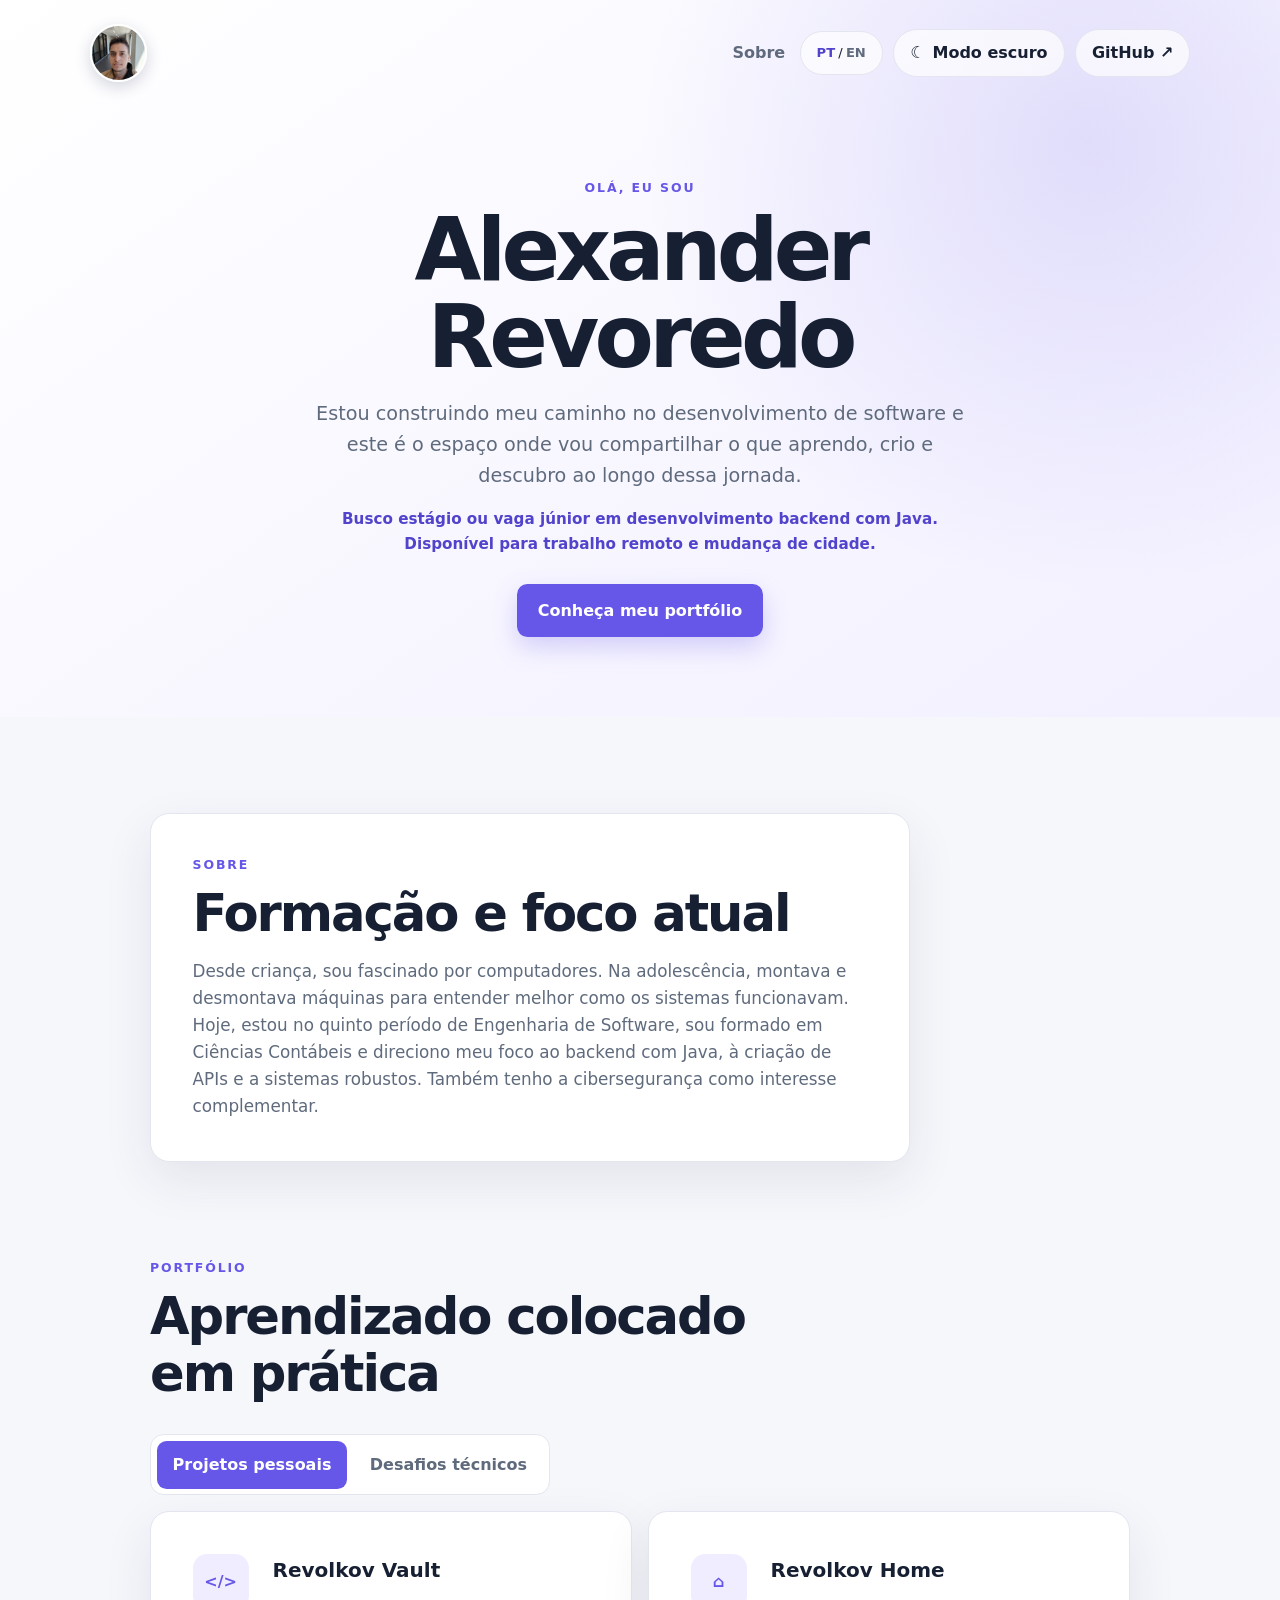
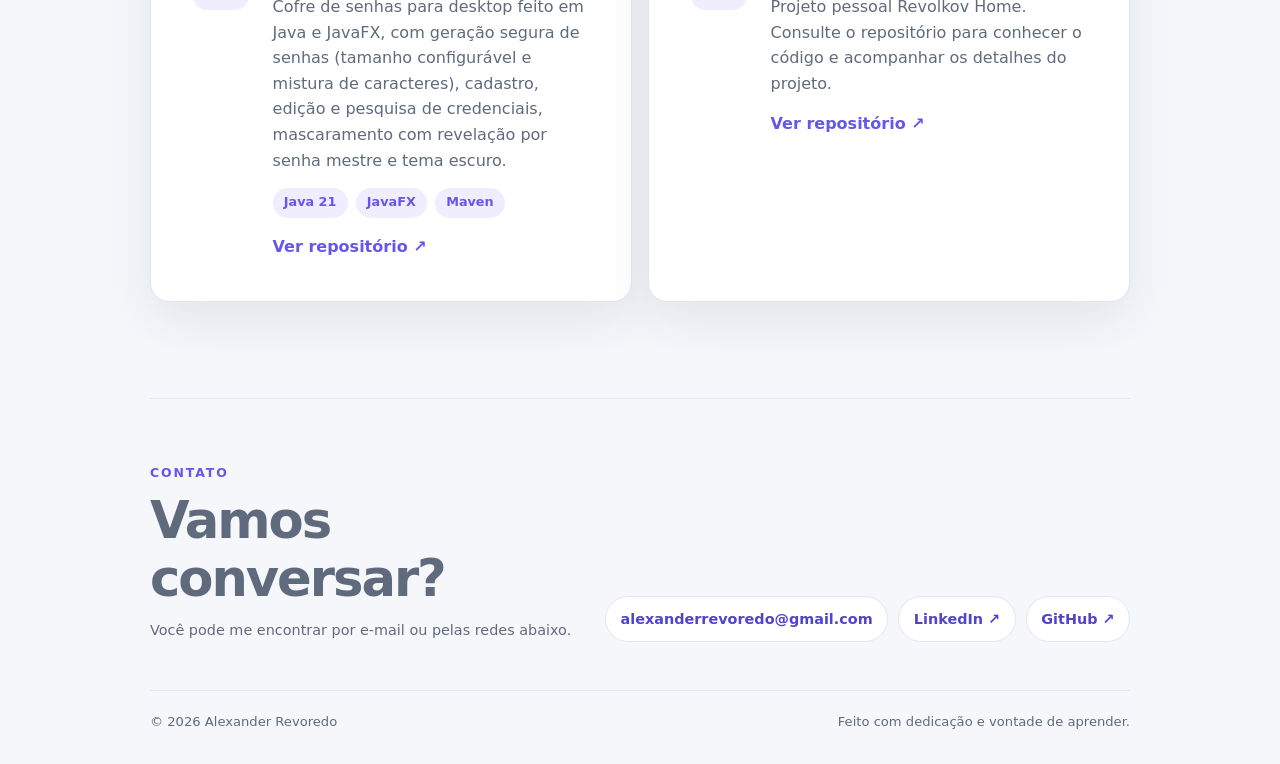
==== index.html @ b81f2779 "vercel" ====
<!DOCTYPE html>
<html lang="pt-BR">
<head>
    <meta charset="UTF-8">
    <meta name="viewport" content="width=device-width, initial-scale=1.0">
    <meta name="description" content="Portfólio de Alexander Revoredo, desenvolvedor em aprendizado." data-i18n-content="meta.description">
    <title>Alexander Revoredo | Portfólio</title>
    <link rel="stylesheet" href="/css/style.css">
    <script src="/js/i18n.js?v=20260802-3"></script>
    <script src="/js/theme.js"></script>
    <script src="/js/tabs.js" defer></script>
</head>
<body>
    <header class="hero">
        <nav class="navigation" aria-label="Navegação principal" data-i18n-aria-label="nav.main">
            <a class="profile-link" href="/" aria-label="Página inicial de Alexander Revoredo" data-i18n-aria-label="nav.home">
                <img class="profile-avatar" src="/images/alexander-revoredo.jpg" alt="Foto de Alexander Revoredo" data-i18n-alt="nav.photoAlt">
            </a>
            <div class="navigation-actions">
                <a class="menu-link" href="#sobre" data-i18n="nav.about">Sobre</a>
                <button class="language-toggle" type="button" aria-pressed="false" aria-label="Mudar idioma para inglês">
                    <span class="language-option is-active" data-language-option="pt">PT</span>
                    <span aria-hidden="true">/</span>
                    <span class="language-option" data-language-option="en">EN</span>
                </button>
                <button class="theme-toggle" type="button" aria-pressed="false" aria-label="Ativar modo escuro">
                    <span class="theme-icon" aria-hidden="true">☾</span>
                    <span class="theme-label">Modo escuro</span>
                </button>
                <a class="github-link" href="https://github.com/AlexanderRevoredo" target="_blank" rel="noopener noreferrer">
                    GitHub <span aria-hidden="true">↗</span>
                </a>
            </div>
        </nav>

        <div class="hero-content">
            <p class="eyebrow" data-i18n="hero.eyebrow">Olá, eu sou</p>
            <h1>Alexander Revoredo</h1>
            <p class="introduction" data-i18n="hero.introduction">
                Estou construindo meu caminho no desenvolvimento de software e este é o espaço onde vou compartilhar
                o que aprendo, crio e descubro ao longo dessa jornada.
            </p>
            <p class="opportunity-note" data-i18n="hero.opportunity">
                Busco estágio ou vaga júnior em desenvolvimento backend com Java. Disponível para trabalho remoto e
                mudança de cidade.
            </p>
            <a class="primary-button" href="#projetos" data-i18n="hero.cta">Conheça meu portfólio</a>
        </div>
    </header>

    <main>
        <section class="about" id="sobre" aria-labelledby="about-title">
            <div class="about-card">
                <p class="eyebrow" data-i18n="about.eyebrow">Sobre</p>
                <h2 id="about-title" data-i18n="about.title">Formação e foco atual</h2>
                <p data-i18n="about.body">
                    Desde criança, sou fascinado por computadores. Na adolescência, montava e desmontava máquinas para
                    entender melhor como os sistemas funcionavam. Hoje, estou no quinto período de Engenharia de
                    Software, sou formado em Ciências Contábeis e direciono meu foco ao backend com Java, à criação de
                    APIs e a sistemas robustos. Também tenho a cibersegurança como interesse complementar.
                </p>
            </div>
        </section>

        <section class="projects" id="projetos" aria-labelledby="projects-title">
            <div class="section-heading">
                <p class="eyebrow" data-i18n="projects.eyebrow">Portfólio</p>
                <h2 id="projects-title" data-i18n="projects.title">Aprendizado colocado em prática</h2>
            </div>

            <div class="tabs" data-tabs>
                <div class="tab-list" role="tablist" aria-label="Categorias do portfólio" data-i18n-aria-label="projects.tabsLabel">
                    <button class="tab-button" id="personal-projects-tab" type="button" role="tab"
                            aria-selected="true" aria-controls="personal-projects-panel" tabindex="0" data-i18n="projects.personalTab">
                        Projetos pessoais
                    </button>
                    <button class="tab-button" id="technical-challenges-tab" type="button" role="tab"
                            aria-selected="false" aria-controls="technical-challenges-panel" tabindex="-1" data-i18n="projects.challengesTab">
                        Desafios técnicos
                    </button>
                </div>

                <div class="tab-panel" id="personal-projects-panel" role="tabpanel"
                     aria-labelledby="personal-projects-tab" tabindex="0">
                    <div class="projects-grid">
                        <article class="project-placeholder">
                            <div class="placeholder-icon" aria-hidden="true">&lt;/&gt;</div>
                            <div>
                                <h3 data-i18n="projects.vault.title">Revolkov Vault</h3>
                                <p data-i18n="projects.vault.body">
                                    Cofre de senhas para desktop feito em Java e JavaFX, com geração segura de senhas
                                    (tamanho configurável e mistura de caracteres), cadastro, edição e pesquisa de
                                    credenciais, mascaramento com revelação por senha mestre e tema escuro.
                                </p>
                                <ul class="project-tags" aria-label="Tecnologias utilizadas" data-i18n-aria-label="projects.vault.techLabel">
                                    <li>Java 21</li>
                                    <li>JavaFX</li>
                                    <li>Maven</li>
                                </ul>
                                <a class="project-link" href="https://github.com/AlexanderRevoredo/Revolkov-vault" target="_blank" rel="noopener noreferrer"
                                   aria-label="Repositório do Revolkov Vault no GitHub (abre em uma nova aba)" data-i18n-aria-label="projects.vault.linkLabel">
                                    <span data-i18n="projects.vault.link">Ver repositório</span> <span aria-hidden="true">↗</span>
                                </a>
                            </div>
                        </article>

                        <article class="project-placeholder">
                            <div class="placeholder-icon" aria-hidden="true">⌂</div>
                            <div>
                                <h3 data-i18n="projects.home.title">Revolkov Home</h3>
                                <p data-i18n="projects.home.body">
                                    Projeto pessoal Revolkov Home. Consulte o repositório para conhecer o código e
                                    acompanhar os detalhes do projeto.
                                </p>
                                <a class="project-link" href="https://github.com/AlexanderRevoredo/revolkov-Home" target="_blank" rel="noopener noreferrer"
                                   aria-label="Repositório do Revolkov Home no GitHub (abre em uma nova aba)" data-i18n-aria-label="projects.home.linkLabel">
                                    <span data-i18n="projects.home.link">Ver repositório</span> <span aria-hidden="true">↗</span>
                                </a>
                            </div>
                        </article>
                    </div>
                </div>

                <article class="project-placeholder tab-panel" id="technical-challenges-panel" role="tabpanel"
                         aria-labelledby="technical-challenges-tab" tabindex="0" hidden>
                    <div class="placeholder-icon" aria-hidden="true">✓</div>
                    <div>
                        <h3 data-i18n="projects.challengesTitle">Desafios técnicos aparecerão aqui</h3>
                        <p data-i18n="projects.challengesBody">
                            Esta área poderá apresentar soluções para desafios práticos propostos por empresas em
                            processos seletivos, atuais ou antigos, como demonstração de habilidade — sem indicar
                            aprovação ou contratação.
                        </p>
                    </div>
                </article>
            </div>
        </section>
    </main>

    <footer class="site-footer" id="contato" aria-labelledby="contact-title">
        <div class="contact-content">
            <div>
                <p class="eyebrow" data-i18n="contact.eyebrow">Contato</p>
                <h2 id="contact-title" data-i18n="contact.title">Vamos conversar?</h2>
                <p class="contact-introduction" data-i18n="contact.introduction">Você pode me encontrar por e-mail ou pelas redes abaixo.</p>
            </div>

            <address class="contact-links">
                <a href="mailto:alexanderrevoredo@gmail.com" aria-label="Enviar e-mail para Alexander Revoredo"
                   data-i18n-aria-label="contact.emailLabel">alexanderrevoredo@gmail.com</a>
                <a href="https://www.linkedin.com/in/alex-revolkov/" target="_blank" rel="noopener noreferrer"
                   aria-label="LinkedIn de Alexander Revoredo (abre em uma nova aba)" data-i18n-aria-label="contact.linkedinLabel">
                    <span data-i18n="contact.linkedin">LinkedIn</span> <span aria-hidden="true">↗</span>
                </a>
                <a href="https://github.com/AlexanderRevoredo" target="_blank" rel="noopener noreferrer"
                   aria-label="GitHub de Alexander Revoredo (abre em uma nova aba)" data-i18n-aria-label="contact.githubLabel">
                    <span data-i18n="contact.github">GitHub</span> <span aria-hidden="true">↗</span>
                </a>
            </address>
        </div>

        <div class="footer-note">
            <p class="footer-copyright" data-i18n="footer.copyright">© 2026 Alexander Revoredo</p>
            <p class="footer-signature" data-i18n="footer.note">Feito com dedicação e vontade de aprender.</p>
        </div>
    </footer>
</body>
</html>
---- css/style.css ----
:root {
    --background: #f6f7fb;
    --surface: #ffffff;
    --text: #172033;
    --muted: #5f6b7d;
    --accent: #6657e8;
    --accent-dark: #5143cc;
    --border: #e3e6ef;
    --shadow: 0 18px 50px rgba(42, 48, 80, 0.09);
    --hero-start: #ffffff;
    --hero-end: #f2f0ff;
    --hero-glow: rgba(102, 87, 232, 0.16);
    --control-background: rgba(255, 255, 255, 0.7);
    --icon-background: #efedff;
    color-scheme: light;
}

:root[data-theme="dark"] {
    --background: #0e1220;
    --surface: #171c2d;
    --text: #f2f3f8;
    --muted: #adb5c7;
    --accent: #9b91ff;
    --accent-dark: #b7b0ff;
    --border: #30374b;
    --shadow: 0 18px 50px rgba(0, 0, 0, 0.3);
    --hero-start: #151a2b;
    --hero-end: #101424;
    --hero-glow: rgba(139, 126, 255, 0.2);
    --control-background: rgba(23, 28, 45, 0.78);
    --icon-background: #29274d;
    color-scheme: dark;
}

* {
    box-sizing: border-box;
}

html {
    scroll-behavior: smooth;
}

body {
    margin: 0;
    overflow-x: hidden;
    color: var(--text);
    background: var(--background);
    font-family: Inter, ui-sans-serif, system-ui, -apple-system, BlinkMacSystemFont, "Segoe UI", sans-serif;
    line-height: 1.6;
}

a {
    color: inherit;
}

.hero {
    min-height: 68vh;
    padding: 0 7vw 5rem;
    background:
        radial-gradient(circle at 85% 20%, var(--hero-glow), transparent 28rem),
        linear-gradient(145deg, var(--hero-start) 0%, var(--hero-end) 100%);
}

.navigation {
    display: flex;
    align-items: center;
    justify-content: space-between;
    width: min(1120px, 100%);
    margin: 0 auto;
    padding: 1.5rem 0;
}

.profile-link {
    flex: 0 0 auto;
    display: block;
    width: 3.6rem;
    height: 3.6rem;
    border-radius: 50%;
    text-decoration: none;
    transition: transform 180ms ease;
}

.profile-link:hover,
.profile-link:focus-visible {
    transform: translateY(-2px);
}

.profile-link:focus-visible {
    outline: 3px solid var(--accent);
    outline-offset: 3px;
}

.profile-avatar {
    display: block;
    width: 100%;
    height: 100%;
    border: 2px solid var(--surface);
    border-radius: 50%;
    object-fit: cover;
    object-position: center 42%;
    box-shadow: 0 5px 16px rgba(42, 48, 80, 0.2);
}

.eyebrow {
    color: var(--accent);
}

.navigation-actions {
    display: flex;
    align-items: center;
    gap: 0.65rem;
    min-width: 0;
}

.menu-link {
    padding: 0.55rem 0.25rem;
    color: var(--muted);
    font-weight: 700;
    text-decoration: none;
    text-underline-offset: 0.3rem;
}

.menu-link:hover,
.menu-link:focus-visible {
    color: var(--accent);
    text-decoration: underline;
}

.menu-link:focus-visible {
    outline: 2px solid var(--accent);
    outline-offset: 3px;
    border-radius: 0.25rem;
}

.github-link,
.language-toggle,
.theme-toggle {
    min-height: 2.75rem;
    padding: 0.65rem 1rem;
    border: 1px solid var(--border);
    border-radius: 999px;
    color: var(--text);
    background: var(--control-background);
    font-weight: 650;
    text-decoration: none;
    transition: border-color 180ms ease, transform 180ms ease;
}

.language-toggle,
.theme-toggle {
    display: inline-flex;
    align-items: center;
    gap: 0.45rem;
    font: inherit;
    font-weight: 650;
    cursor: pointer;
}

.language-toggle {
    gap: 0.2rem;
    font: inherit;
    font-size: 0.82rem;
    cursor: pointer;
}

.language-option {
    color: var(--muted);
    font-weight: 600;
}

.language-option.is-active {
    color: var(--accent-dark);
    font-weight: 800;
}

.theme-icon {
    font-size: 1.05rem;
    line-height: 1;
}

.github-link:hover,
.github-link:focus-visible,
.language-toggle:hover,
.language-toggle:focus-visible,
.theme-toggle:hover,
.theme-toggle:focus-visible {
    border-color: var(--accent);
    transform: translateY(-2px);
}

.hero-content {
    width: min(760px, 100%);
    margin: 8vh auto 0;
    text-align: center;
}

.eyebrow {
    margin: 0 0 0.6rem;
    font-size: 0.78rem;
    font-weight: 800;
    letter-spacing: 0.15em;
    text-transform: uppercase;
}

h1,
h2,
h3,
p {
    margin-top: 0;
}

h1 {
    margin-bottom: 1.2rem;
    font-size: clamp(2.6rem, 7vw, 5.4rem);
    line-height: 1;
    letter-spacing: -0.055em;
}

.introduction {
    max-width: 660px;
    margin: 0 auto 1rem;
    color: var(--muted);
    font-size: clamp(1rem, 2.2vw, 1.2rem);
}

.opportunity-note {
    max-width: 650px;
    margin: 0 auto 1.75rem;
    color: var(--accent-dark);
    font-size: 0.95rem;
    font-weight: 700;
}

.primary-button {
    display: inline-block;
    padding: 0.85rem 1.3rem;
    border-radius: 0.65rem;
    color: #ffffff;
    background: var(--accent);
    box-shadow: 0 10px 25px rgba(102, 87, 232, 0.25);
    font-weight: 700;
    text-decoration: none;
    transition: background 180ms ease, transform 180ms ease;
}

.primary-button:hover,
.primary-button:focus-visible {
    background: var(--accent-dark);
    transform: translateY(-2px);
}

.primary-button:focus-visible,
footer a:focus-visible {
    outline: 3px solid var(--accent);
    outline-offset: 3px;
}

.about,
.projects {
    width: min(980px, 86vw);
    margin: 0 auto;
    scroll-margin-top: 1.5rem;
}

.about {
    padding: 6rem 0 0;
}

.about-card {
    max-width: 760px;
    padding: clamp(1.5rem, 4vw, 2.6rem);
    border: 1px solid var(--border);
    border-radius: 1.2rem;
    background: var(--surface);
    box-shadow: var(--shadow);
}

.about-card h2 {
    margin-bottom: 1rem;
}

.about-card > p:last-child {
    margin-bottom: 0;
    color: var(--muted);
    font-size: 1.05rem;
}

.projects {
    padding: 6rem 0;
}

.section-heading {
    max-width: 620px;
    margin-bottom: 2rem;
}

h2 {
    margin-bottom: 0;
    font-size: clamp(2rem, 4vw, 3.2rem);
    line-height: 1.12;
    letter-spacing: -0.04em;
}

.tab-list {
    display: flex;
    gap: 0.4rem;
    width: fit-content;
    max-width: 100%;
    margin-bottom: 1rem;
    padding: 0.35rem;
    overflow-x: auto;
    border: 1px solid var(--border);
    border-radius: 0.85rem;
    background: var(--surface);
}

.tab-button {
    flex: 0 0 auto;
    padding: 0.7rem 1rem;
    border: 0;
    border-radius: 0.6rem;
    color: var(--muted);
    background: transparent;
    font: inherit;
    font-weight: 700;
    cursor: pointer;
    transition: color 180ms ease, background 180ms ease;
}

.tab-button[aria-selected="true"] {
    color: #ffffff;
    background: var(--accent);
}

.tab-button:hover:not([aria-selected="true"]) {
    color: var(--text);
    background: var(--icon-background);
}

.tab-button:focus-visible {
    outline: 3px solid var(--accent);
    outline-offset: 2px;
}

.project-placeholder {
    display: grid;
    grid-template-columns: auto 1fr;
    gap: 1.5rem;
    align-items: start;
    padding: clamp(1.5rem, 4vw, 2.6rem);
    border: 1px solid var(--border);
    border-radius: 1.2rem;
    background: var(--surface);
    box-shadow: var(--shadow);
}

.projects-grid {
    display: grid;
    grid-template-columns: repeat(auto-fit, minmax(min(100%, 24rem), 1fr));
    gap: 1rem;
    align-items: stretch;
}

.projects-grid .project-placeholder {
    height: 100%;
}

.project-placeholder > div:last-child {
    min-width: 0;
}

.tab-panel[hidden] {
    display: none;
}

.tab-panel:focus-visible {
    outline: 3px solid var(--accent);
    outline-offset: 3px;
}

.placeholder-icon {
    display: grid;
    place-items: center;
    width: 3.5rem;
    height: 3.5rem;
    border-radius: 0.9rem;
    color: var(--accent);
    background: var(--icon-background);
    font-weight: 800;
}

.project-placeholder h3 {
    margin-bottom: 0.5rem;
    font-size: 1.25rem;
}

.project-placeholder p {
    margin-bottom: 0.9rem;
    color: var(--muted);
}

.project-placeholder p:last-child {
    margin-bottom: 0;
}

.project-tags {
    display: flex;
    flex-wrap: wrap;
    gap: 0.5rem;
    list-style: none;
    padding: 0;
    margin: 0 0 1rem;
}

.project-tags li {
    padding: 0.3rem 0.7rem;
    border-radius: 999px;
    background: var(--icon-background);
    color: var(--accent);
    font-size: 0.8rem;
    font-weight: 600;
}

.project-link {
    display: inline-flex;
    align-items: center;
    gap: 0.35rem;
    color: var(--accent);
    font-weight: 600;
    text-decoration: none;
}

.project-link:hover,
.project-link:focus-visible {
    text-decoration: underline;
}

.site-footer {
    width: min(980px, 86vw);
    margin: 0 auto;
    padding: 1rem 0 2rem;
    border-top: 1px solid var(--border);
    color: var(--muted);
    font-size: 0.9rem;
    scroll-margin-top: 1.5rem;
}

.contact-content {
    display: grid;
    grid-template-columns: minmax(0, 1fr) minmax(18rem, auto);
    gap: 2rem;
    align-items: end;
    padding: 3rem 0;
}

.contact-content h2 {
    margin-bottom: 0.75rem;
}

.contact-introduction,
.footer-note p {
    margin-bottom: 0;
}

.contact-links {
    display: flex;
    flex-wrap: wrap;
    justify-content: flex-end;
    gap: 0.65rem;
    min-width: 0;
    font-style: normal;
}

.contact-links a {
    min-height: 2.75rem;
    padding: 0.65rem 0.9rem;
    overflow-wrap: anywhere;
    border: 1px solid var(--border);
    border-radius: 999px;
    color: var(--text);
    background: var(--surface);
    text-decoration: none;
    transition: border-color 180ms ease, color 180ms ease, transform 180ms ease;
}

.contact-links a:hover,
.contact-links a:focus-visible {
    border-color: var(--accent);
    color: var(--accent-dark);
    transform: translateY(-2px);
}

.footer-note {
    display: flex;
    align-items: center;
    justify-content: space-between;
    gap: 1rem;
    padding-top: 1.25rem;
    border-top: 1px solid var(--border);
    font-size: 0.82rem;
}

.footer-signature {
    text-align: right;
}

.site-footer a {
    color: var(--accent-dark);
    font-weight: 700;
}

@media (max-width: 600px) {
    .hero {
        min-height: auto;
        padding: 0 6vw 4rem;
    }

    .hero-content {
        margin-top: clamp(2.75rem, 12vw, 4rem);
    }

    h1 {
        font-size: clamp(2.35rem, 13vw, 3.4rem);
    }

    h2 {
        font-size: clamp(1.85rem, 9vw, 2.5rem);
    }

    .theme-label {
        position: absolute;
        width: 1px;
        height: 1px;
        padding: 0;
        margin: -1px;
        overflow: hidden;
        clip: rect(0, 0, 0, 0);
        white-space: nowrap;
        border: 0;
    }

    .theme-toggle {
        padding-inline: 0.8rem;
    }

    .about,
    .projects {
        width: 88vw;
    }

    .about {
        padding-top: 4rem;
    }

    .projects {
        padding: 4rem 0;
    }

    .project-placeholder {
        grid-template-columns: 1fr;
    }

    .site-footer {
        width: 88vw;
    }

    .contact-content {
        grid-template-columns: 1fr;
        gap: 1.5rem;
    }

    .contact-links {
        justify-content: flex-start;
    }

    .footer-note {
        flex-direction: column;
        gap: 0.35rem;
        text-align: center;
    }

    .footer-signature {
        text-align: center;
    }

}

@media (max-width: 420px) {
    .hero {
        padding-inline: 5vw;
    }

    .navigation {
        gap: 0.6rem;
        padding-top: 1rem;
    }

    .profile-link {
        width: 3rem;
        height: 3rem;
    }

    .navigation-actions {
        gap: 0.35rem;
    }

    .menu-link,
    .github-link,
    .language-toggle,
    .theme-toggle {
        font-size: 0.88rem;
    }

    .github-link,
    .language-toggle,
    .theme-toggle {
        padding: 0.55rem 0.7rem;
    }

    .tab-list {
        flex-direction: column;
        width: 100%;
        overflow: visible;
    }

    .tab-button {
        width: 100%;
        min-height: 2.75rem;
        text-align: center;
    }

    .about-card,
    .project-placeholder {
        padding: 1.35rem;
    }

    .contact-links {
        display: grid;
    }

    .contact-links a {
        border-radius: 0.7rem;
        text-align: center;
    }
}

@media (prefers-reduced-motion: reduce) {
    html {
        scroll-behavior: auto;
    }

    *,
    *::before,
    *::after {
        scroll-behavior: auto !important;
        transition-duration: 0.01ms !important;
    }
}
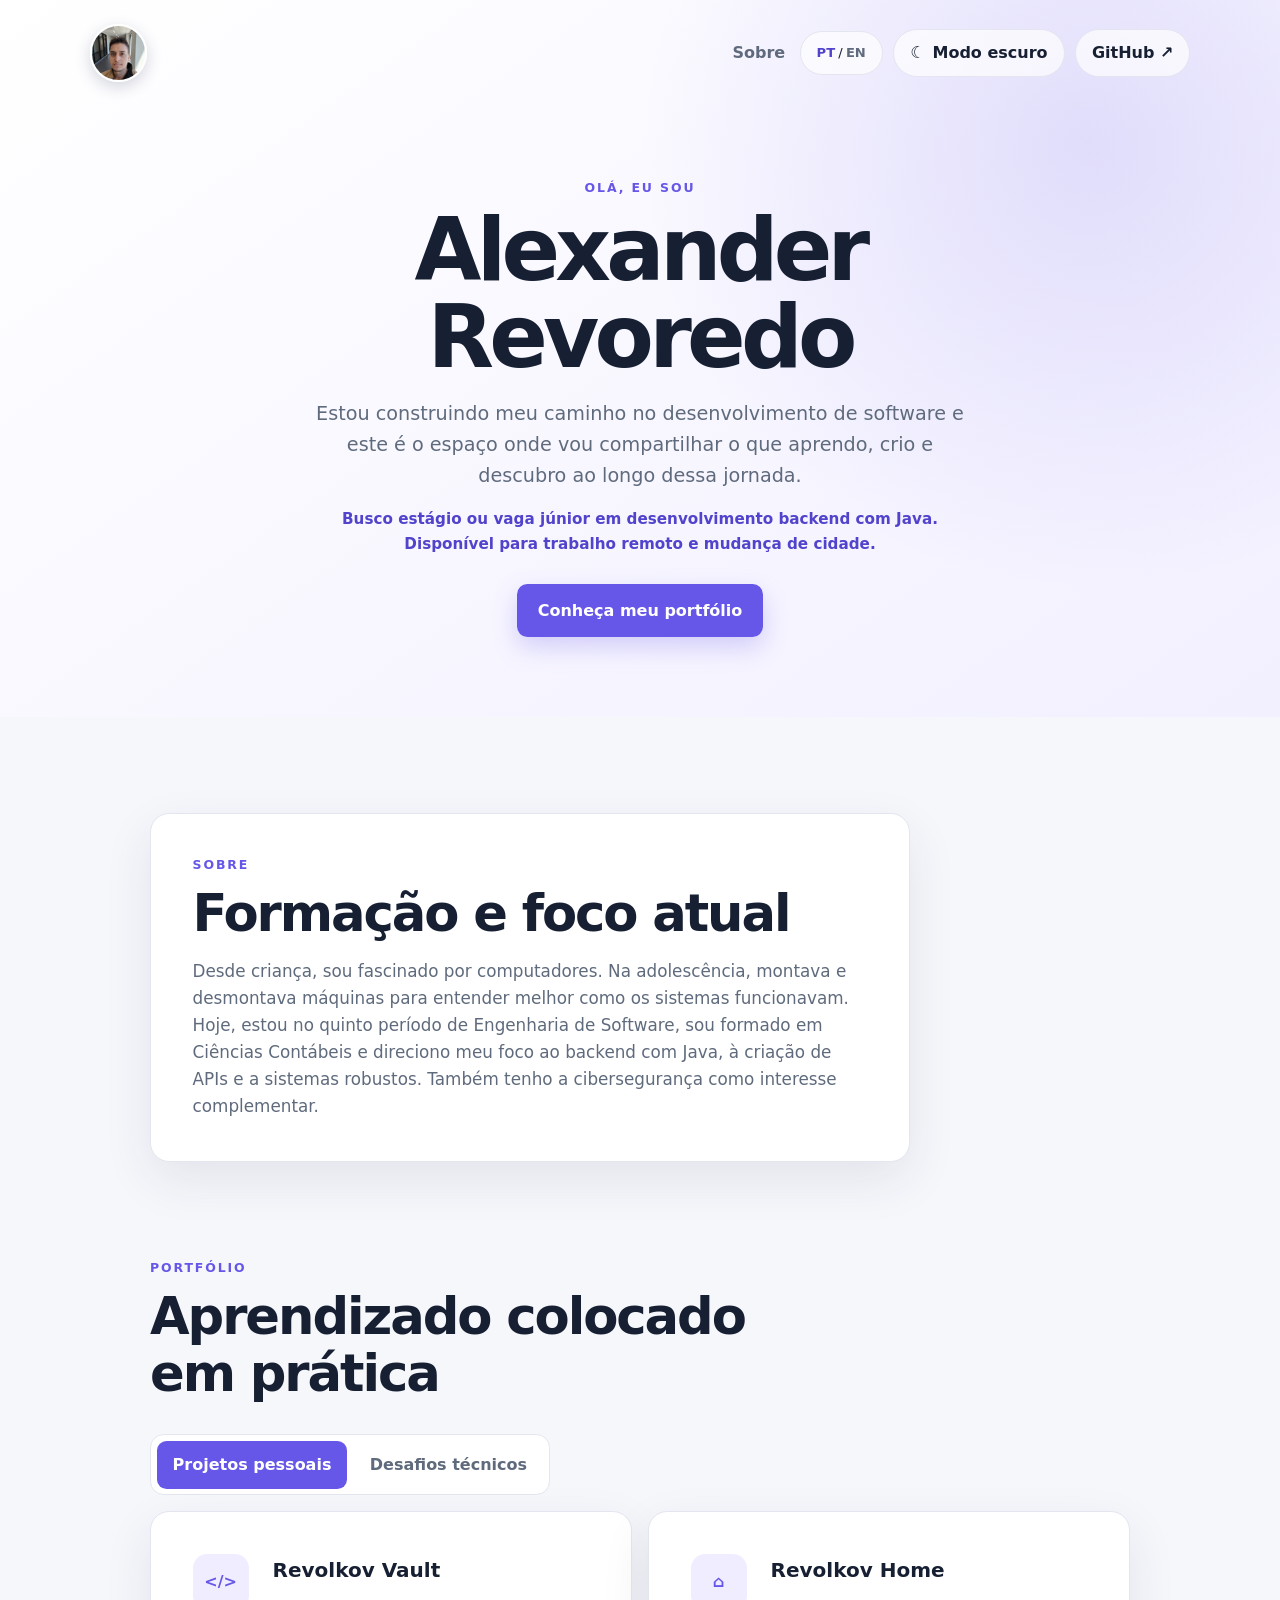
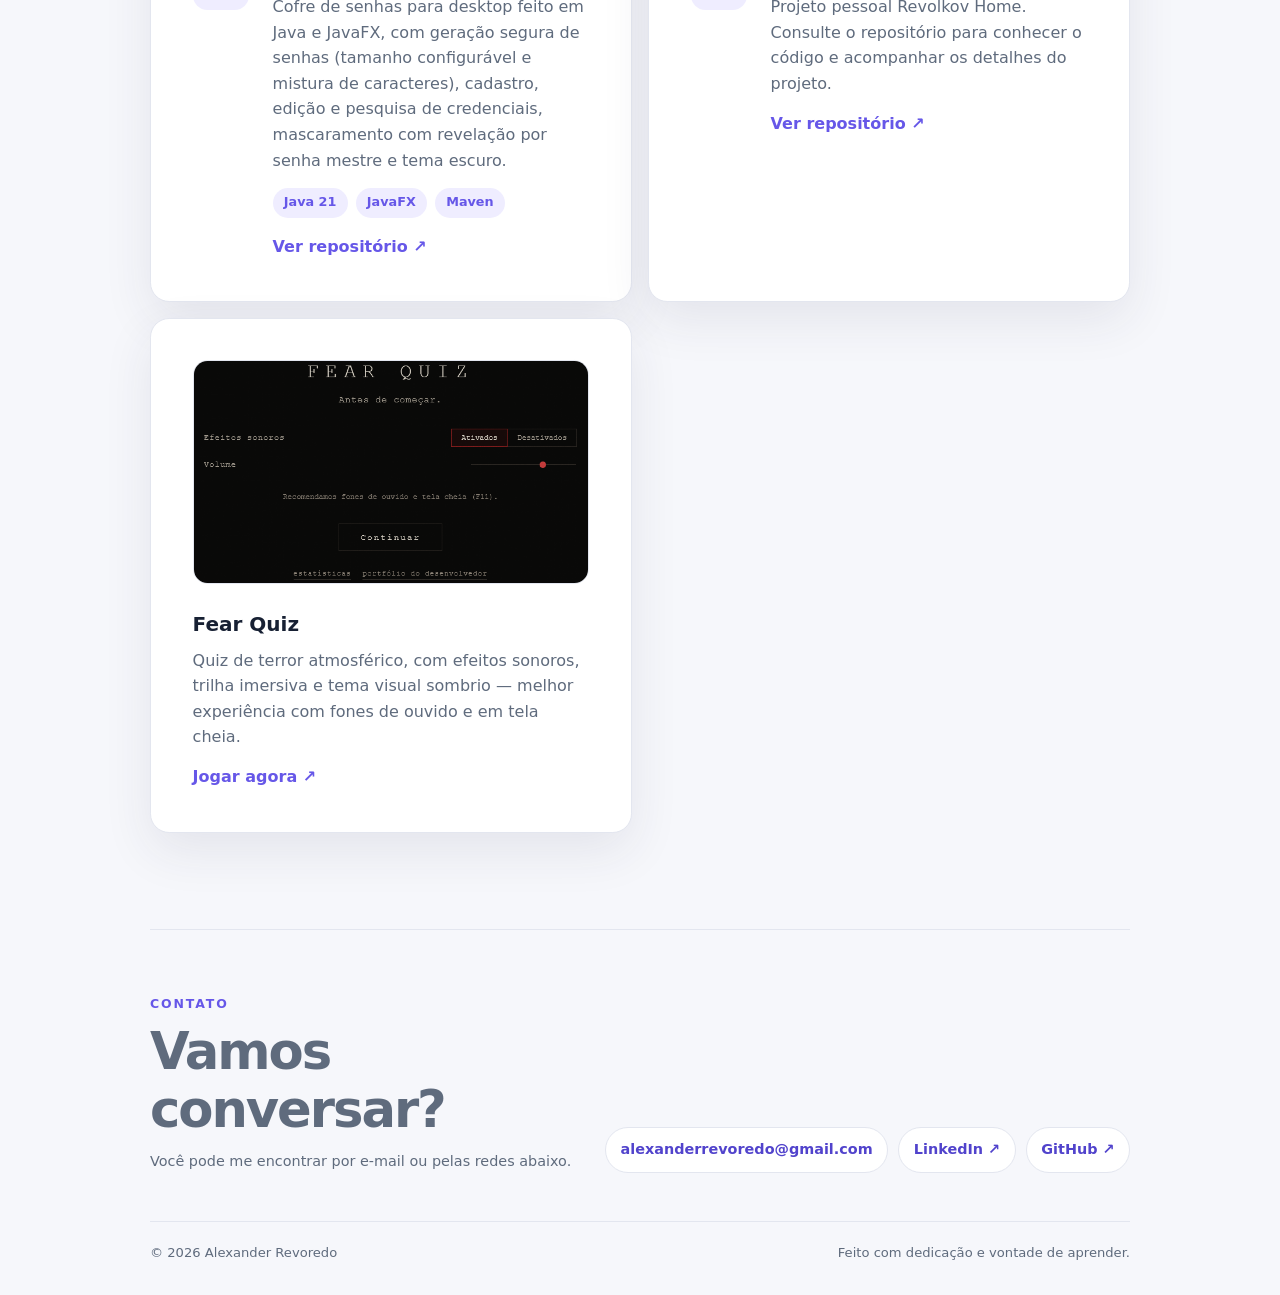
==== commit 3b092f9c: "fear quiz" ====
--- a/index.html
+++ b/index.html
@@ -118,6 +118,22 @@
                                 </a>
                             </div>
                         </article>
+
+                        <article class="project-placeholder project-placeholder--media">
+                            <img class="project-thumbnail" src="/images/fear-quiz.webp"
+                                 alt="Captura de tela do Fear Quiz" data-i18n-alt="projects.fearQuiz.imageAlt">
+                            <div>
+                                <h3 data-i18n="projects.fearQuiz.title">Fear Quiz</h3>
+                                <p data-i18n="projects.fearQuiz.body">
+                                    Quiz de terror atmosférico, com efeitos sonoros, trilha imersiva e tema visual
+                                    sombrio — melhor experiência com fones de ouvido e em tela cheia.
+                                </p>
+                                <a class="project-link" href="https://fear-quiz.onrender.com/" target="_blank" rel="noopener noreferrer"
+                                   aria-label="Jogar Fear Quiz (abre em uma nova aba)" data-i18n-aria-label="projects.fearQuiz.linkLabel">
+                                    <span data-i18n="projects.fearQuiz.link">Jogar agora</span> <span aria-hidden="true">↗</span>
+                                </a>
+                            </div>
+                        </article>
                     </div>
                 </div>
 
--- a/css/style.css
+++ b/css/style.css
@@ -421,6 +421,18 @@
     font-weight: 600;
 }
 
+.project-placeholder--media {
+    grid-template-columns: 1fr;
+}
+
+.project-thumbnail {
+    width: 100%;
+    aspect-ratio: 16 / 9;
+    object-fit: cover;
+    border-radius: 0.9rem;
+    border: 1px solid var(--border);
+}
+
 .project-link {
     display: inline-flex;
     align-items: center;
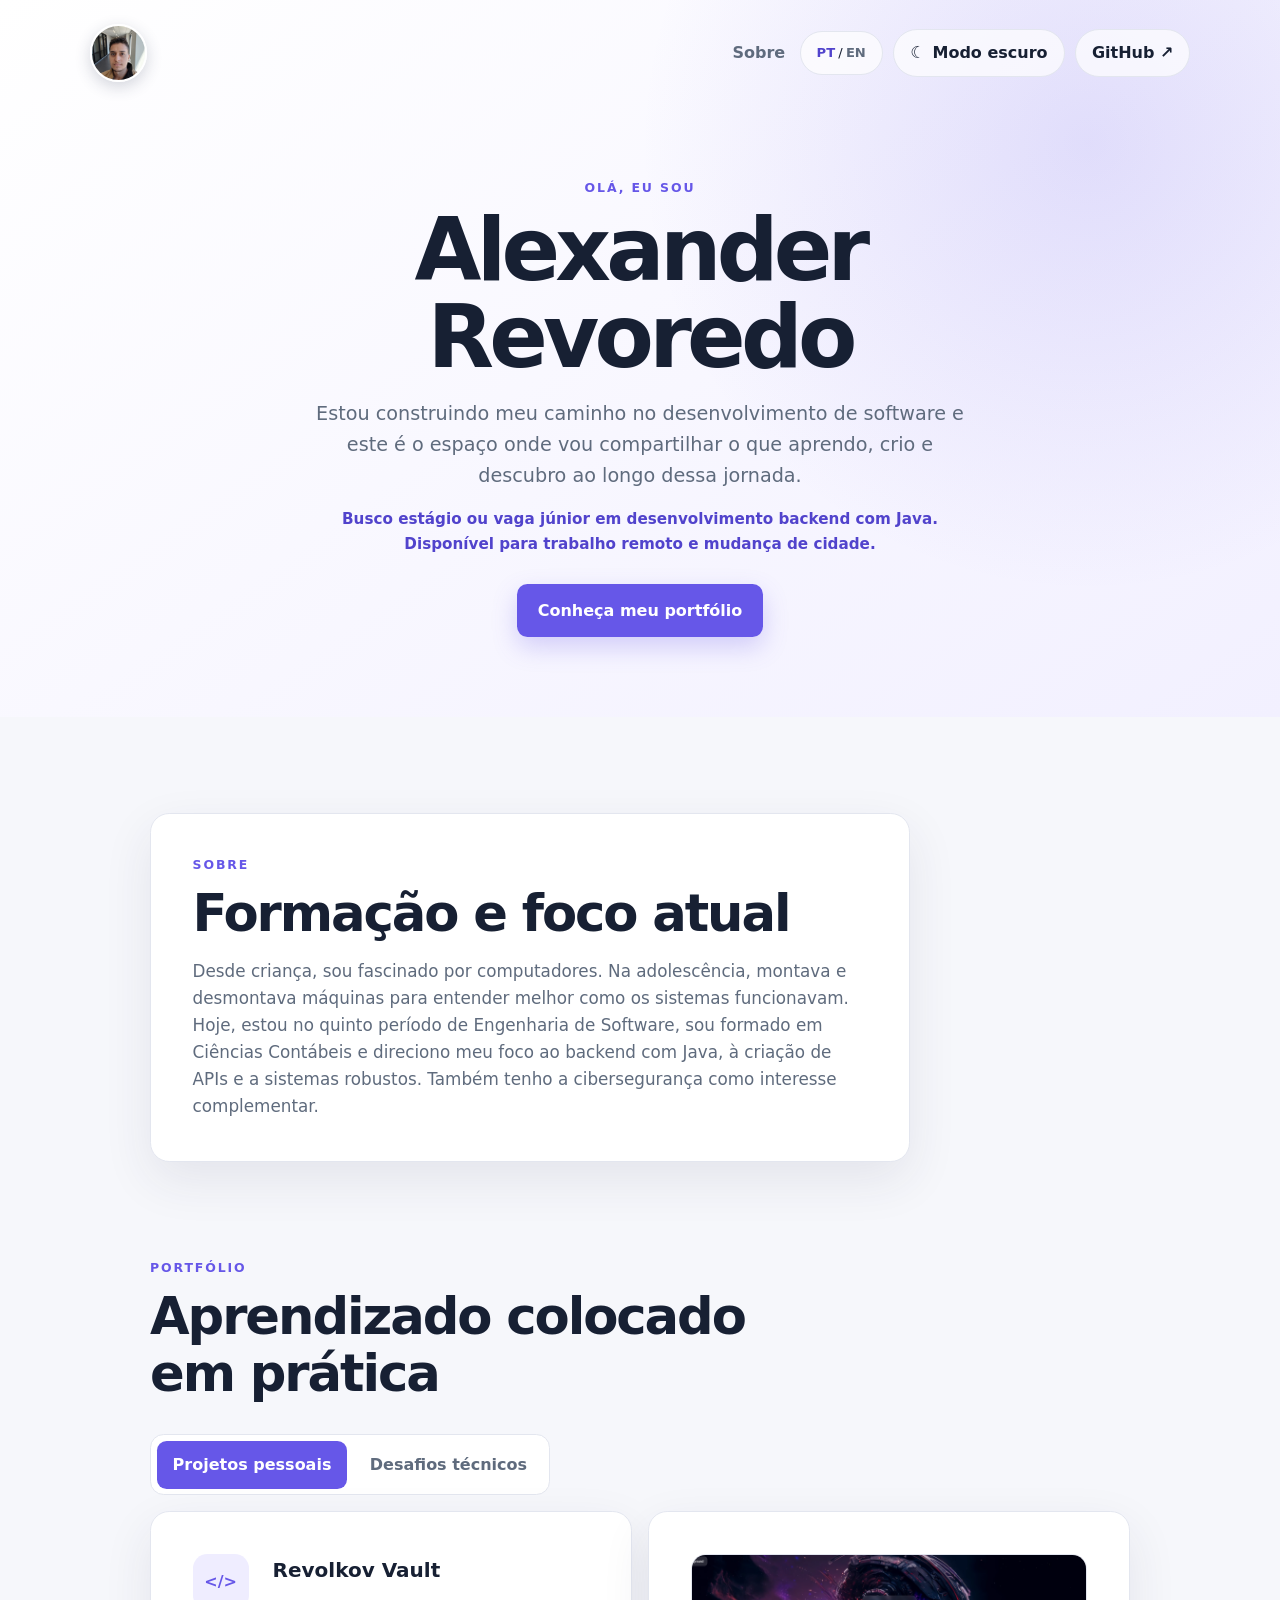
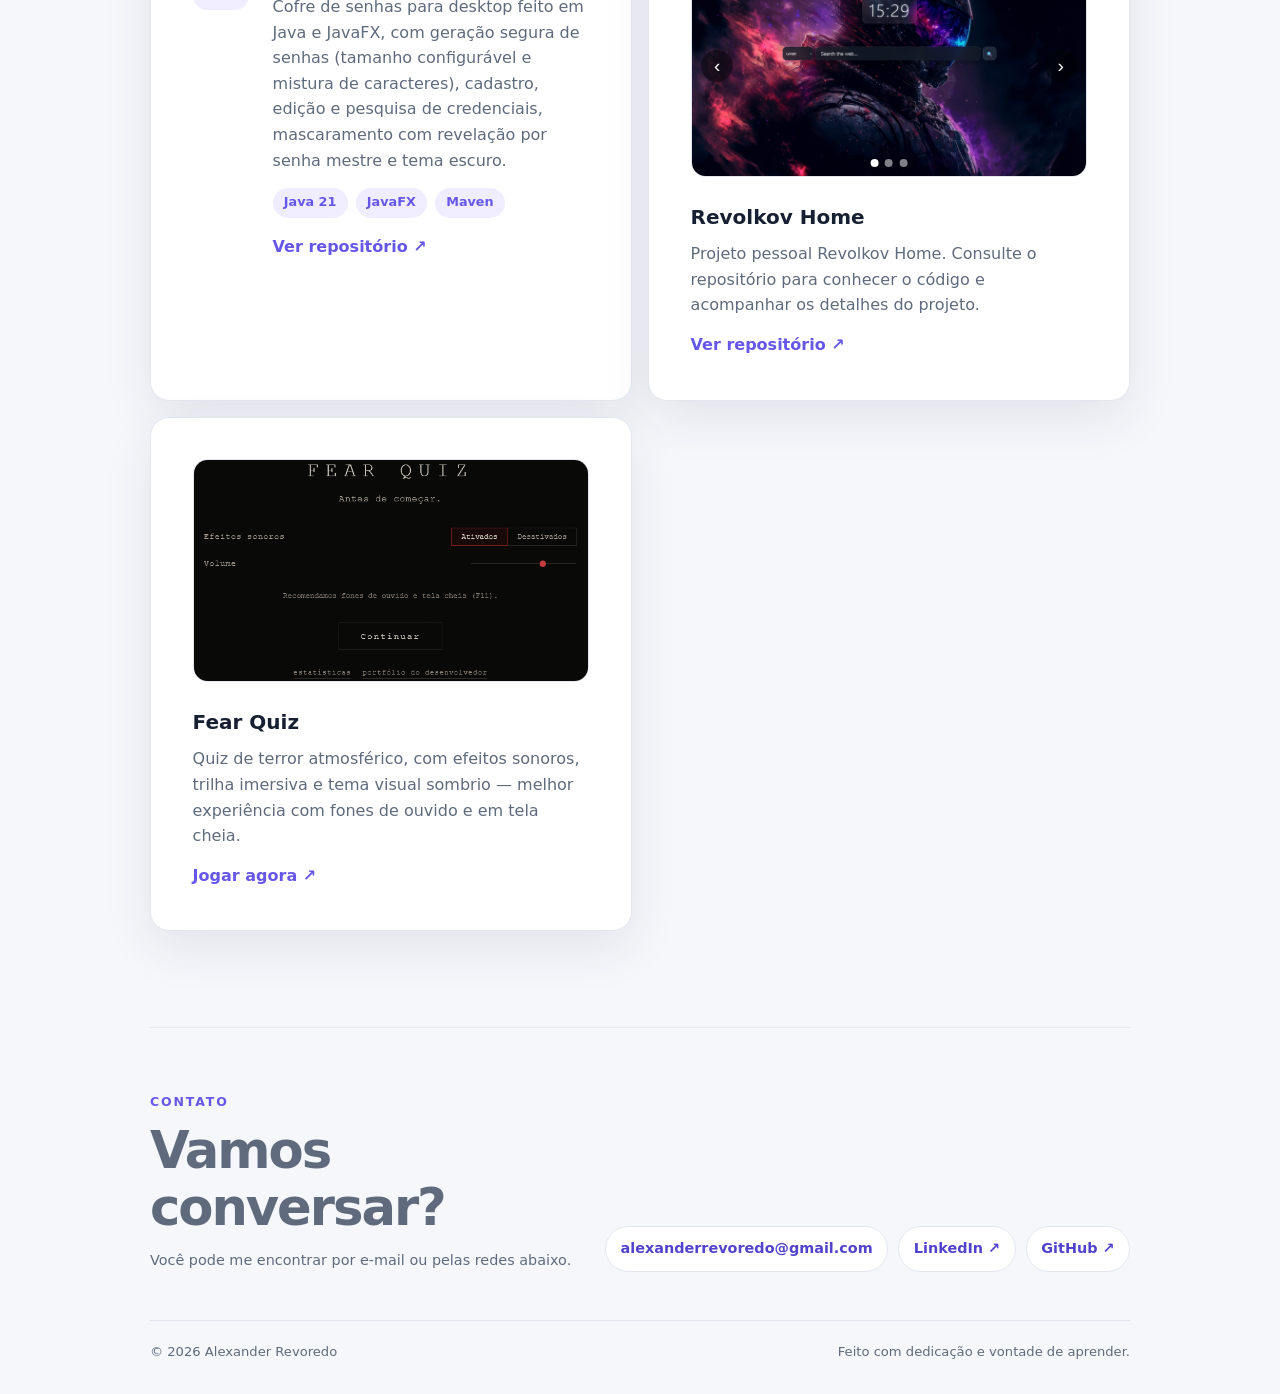
==== commit 8e6950c9: "UI/UX" ====
--- a/index.html
+++ b/index.html
@@ -5,12 +5,17 @@
     <meta name="viewport" content="width=device-width, initial-scale=1.0">
     <meta name="description" content="Portfólio de Alexander Revoredo, desenvolvedor em aprendizado." data-i18n-content="meta.description">
     <title>Alexander Revoredo | Portfólio</title>
+    <link rel="icon" href="/images/alexander-revoredo.jpg">
+    <meta name="theme-color" content="#f6f7fb">
     <link rel="stylesheet" href="/css/style.css">
     <script src="/js/i18n.js?v=20260802-3"></script>
     <script src="/js/theme.js"></script>
     <script src="/js/tabs.js" defer></script>
+    <script src="/js/carousel.js" defer></script>
+    <script src="/js/reveal.js" defer></script>
 </head>
 <body>
+    <a class="skip-link" href="#conteudo" data-i18n="a11y.skipToContent">Pular para o conteúdo</a>
     <header class="hero">
         <nav class="navigation" aria-label="Navegação principal" data-i18n-aria-label="nav.main">
             <a class="profile-link" href="/" aria-label="Página inicial de Alexander Revoredo" data-i18n-aria-label="nav.home">
@@ -28,7 +33,7 @@
                     <span class="theme-label">Modo escuro</span>
                 </button>
                 <a class="github-link" href="https://github.com/AlexanderRevoredo" target="_blank" rel="noopener noreferrer">
-                    GitHub <span aria-hidden="true">↗</span>
+                    GitHub <span class="link-arrow" aria-hidden="true">↗</span>
                 </a>
             </div>
         </nav>
@@ -48,9 +53,9 @@
         </div>
     </header>
 
-    <main>
+    <main id="conteudo">
         <section class="about" id="sobre" aria-labelledby="about-title">
-            <div class="about-card">
+            <div class="about-card" data-reveal>
                 <p class="eyebrow" data-i18n="about.eyebrow">Sobre</p>
                 <h2 id="about-title" data-i18n="about.title">Formação e foco atual</h2>
                 <p data-i18n="about.body">
@@ -83,7 +88,7 @@
                 <div class="tab-panel" id="personal-projects-panel" role="tabpanel"
                      aria-labelledby="personal-projects-tab" tabindex="0">
                     <div class="projects-grid">
-                        <article class="project-placeholder">
+                        <article class="project-placeholder" data-reveal>
                             <div class="placeholder-icon" aria-hidden="true">&lt;/&gt;</div>
                             <div>
                                 <h3 data-i18n="projects.vault.title">Revolkov Vault</h3>
@@ -99,13 +104,40 @@
                                 </ul>
                                 <a class="project-link" href="https://github.com/AlexanderRevoredo/Revolkov-vault" target="_blank" rel="noopener noreferrer"
                                    aria-label="Repositório do Revolkov Vault no GitHub (abre em uma nova aba)" data-i18n-aria-label="projects.vault.linkLabel">
-                                    <span data-i18n="projects.vault.link">Ver repositório</span> <span aria-hidden="true">↗</span>
+                                    <span data-i18n="projects.vault.link">Ver repositório</span> <span class="link-arrow" aria-hidden="true">↗</span>
                                 </a>
                             </div>
                         </article>
 
-                        <article class="project-placeholder">
-                            <div class="placeholder-icon" aria-hidden="true">⌂</div>
+                        <article class="project-placeholder project-placeholder--media" data-reveal>
+                            <div class="project-carousel" data-carousel>
+                                <ul class="project-carousel-track">
+                                    <li class="project-carousel-slide is-active">
+                                        <img src="/images/revolkov-home-1.webp" loading="lazy" decoding="async"
+                                             alt="Captura de tela do Revolkov Home com plano de fundo futurista" data-i18n-alt="projects.home.image1Alt">
+                                    </li>
+                                    <li class="project-carousel-slide">
+                                        <img src="/images/revolkov-home-2.webp" loading="lazy" decoding="async"
+                                             alt="Captura de tela do Revolkov Home com plano de fundo de anime" data-i18n-alt="projects.home.image2Alt">
+                                    </li>
+                                    <li class="project-carousel-slide">
+                                        <img src="/images/revolkov-home-3.webp" loading="lazy" decoding="async"
+                                             alt="Captura de tela do Revolkov Home com plano de fundo de central de monitores" data-i18n-alt="projects.home.image3Alt">
+                                    </li>
+                                </ul>
+                                <button type="button" class="carousel-control carousel-control--prev"
+                                        aria-label="Imagem anterior" data-i18n-aria-label="projects.carousel.prevLabel">‹</button>
+                                <button type="button" class="carousel-control carousel-control--next"
+                                        aria-label="Próxima imagem" data-i18n-aria-label="projects.carousel.nextLabel">›</button>
+                                <div class="carousel-dots">
+                                    <button type="button" class="carousel-dot is-active" data-index="0"
+                                            aria-label="Ver imagem 1 de 3" data-i18n-aria-label="projects.carousel.dot1"></button>
+                                    <button type="button" class="carousel-dot" data-index="1"
+                                            aria-label="Ver imagem 2 de 3" data-i18n-aria-label="projects.carousel.dot2"></button>
+                                    <button type="button" class="carousel-dot" data-index="2"
+                                            aria-label="Ver imagem 3 de 3" data-i18n-aria-label="projects.carousel.dot3"></button>
+                                </div>
+                            </div>
                             <div>
                                 <h3 data-i18n="projects.home.title">Revolkov Home</h3>
                                 <p data-i18n="projects.home.body">
@@ -114,13 +146,13 @@
                                 </p>
                                 <a class="project-link" href="https://github.com/AlexanderRevoredo/revolkov-Home" target="_blank" rel="noopener noreferrer"
                                    aria-label="Repositório do Revolkov Home no GitHub (abre em uma nova aba)" data-i18n-aria-label="projects.home.linkLabel">
-                                    <span data-i18n="projects.home.link">Ver repositório</span> <span aria-hidden="true">↗</span>
+                                    <span data-i18n="projects.home.link">Ver repositório</span> <span class="link-arrow" aria-hidden="true">↗</span>
                                 </a>
                             </div>
                         </article>
 
-                        <article class="project-placeholder project-placeholder--media">
-                            <img class="project-thumbnail" src="/images/fear-quiz.webp"
+                        <article class="project-placeholder project-placeholder--media" data-reveal>
+                            <img class="project-thumbnail" src="/images/fear-quiz.webp" loading="lazy" decoding="async"
                                  alt="Captura de tela do Fear Quiz" data-i18n-alt="projects.fearQuiz.imageAlt">
                             <div>
                                 <h3 data-i18n="projects.fearQuiz.title">Fear Quiz</h3>
@@ -130,7 +162,7 @@
                                 </p>
                                 <a class="project-link" href="https://fear-quiz.onrender.com/" target="_blank" rel="noopener noreferrer"
                                    aria-label="Jogar Fear Quiz (abre em uma nova aba)" data-i18n-aria-label="projects.fearQuiz.linkLabel">
-                                    <span data-i18n="projects.fearQuiz.link">Jogar agora</span> <span aria-hidden="true">↗</span>
+                                    <span data-i18n="projects.fearQuiz.link">Jogar agora</span> <span class="link-arrow" aria-hidden="true">↗</span>
                                 </a>
                             </div>
                         </article>
@@ -154,7 +186,7 @@
     </main>
 
     <footer class="site-footer" id="contato" aria-labelledby="contact-title">
-        <div class="contact-content">
+        <div class="contact-content" data-reveal>
             <div>
                 <p class="eyebrow" data-i18n="contact.eyebrow">Contato</p>
                 <h2 id="contact-title" data-i18n="contact.title">Vamos conversar?</h2>
@@ -166,11 +198,11 @@
                    data-i18n-aria-label="contact.emailLabel">alexanderrevoredo@gmail.com</a>
                 <a href="https://www.linkedin.com/in/alex-revolkov/" target="_blank" rel="noopener noreferrer"
                    aria-label="LinkedIn de Alexander Revoredo (abre em uma nova aba)" data-i18n-aria-label="contact.linkedinLabel">
-                    <span data-i18n="contact.linkedin">LinkedIn</span> <span aria-hidden="true">↗</span>
+                    <span data-i18n="contact.linkedin">LinkedIn</span> <span class="link-arrow" aria-hidden="true">↗</span>
                 </a>
                 <a href="https://github.com/AlexanderRevoredo" target="_blank" rel="noopener noreferrer"
                    aria-label="GitHub de Alexander Revoredo (abre em uma nova aba)" data-i18n-aria-label="contact.githubLabel">
-                    <span data-i18n="contact.github">GitHub</span> <span aria-hidden="true">↗</span>
+                    <span data-i18n="contact.github">GitHub</span> <span class="link-arrow" aria-hidden="true">↗</span>
                 </a>
             </address>
         </div>
--- a/css/style.css
+++ b/css/style.css
@@ -12,6 +12,7 @@
     --hero-glow: rgba(102, 87, 232, 0.16);
     --control-background: rgba(255, 255, 255, 0.7);
     --icon-background: #efedff;
+    --shadow-hover: 0 24px 60px rgba(42, 48, 80, 0.16);
     color-scheme: light;
 }
 
@@ -29,6 +30,7 @@
     --hero-glow: rgba(139, 126, 255, 0.2);
     --control-background: rgba(23, 28, 45, 0.78);
     --icon-background: #29274d;
+    --shadow-hover: 0 24px 60px rgba(0, 0, 0, 0.45);
     color-scheme: dark;
 }
 
@@ -51,6 +53,26 @@
 
 a {
     color: inherit;
+}
+
+.skip-link {
+    position: absolute;
+    top: -3rem;
+    left: 1rem;
+    z-index: 100;
+    padding: 0.7rem 1.1rem;
+    border-radius: 0.6rem;
+    color: #ffffff;
+    background: var(--accent);
+    font-weight: 700;
+    text-decoration: none;
+    transition: top 180ms ease;
+}
+
+.skip-link:focus-visible {
+    top: 1rem;
+    outline: 3px solid var(--accent-dark);
+    outline-offset: 3px;
 }
 
 .hero {
@@ -188,6 +210,12 @@
     transform: translateY(-2px);
 }
 
+.github-link:active,
+.language-toggle:active,
+.theme-toggle:active {
+    transform: translateY(0) scale(0.97);
+}
+
 .hero-content {
     width: min(760px, 100%);
     margin: 8vh auto 0;
@@ -247,6 +275,20 @@
 .primary-button:focus-visible {
     background: var(--accent-dark);
     transform: translateY(-2px);
+}
+
+.primary-button:active {
+    transform: translateY(0) scale(0.97);
+}
+
+.link-arrow {
+    display: inline-block;
+    transition: transform 200ms ease;
+}
+
+a:hover .link-arrow,
+a:focus-visible .link-arrow {
+    transform: translate(2px, -2px);
 }
 
 .primary-button:focus-visible,
@@ -342,6 +384,10 @@
     outline-offset: 2px;
 }
 
+.tab-button:active {
+    transform: scale(0.97);
+}
+
 .project-placeholder {
     display: grid;
     grid-template-columns: auto 1fr;
@@ -352,6 +398,14 @@
     border-radius: 1.2rem;
     background: var(--surface);
     box-shadow: var(--shadow);
+    transition: transform 220ms ease, box-shadow 220ms ease, border-color 220ms ease;
+}
+
+.project-placeholder:hover,
+.project-placeholder:focus-within {
+    border-color: var(--accent);
+    box-shadow: var(--shadow-hover);
+    transform: translateY(-4px);
 }
 
 .projects-grid {
@@ -431,6 +485,110 @@
     object-fit: cover;
     border-radius: 0.9rem;
     border: 1px solid var(--border);
+}
+
+.project-carousel {
+    position: relative;
+    width: 100%;
+    aspect-ratio: 16 / 9;
+    border-radius: 0.9rem;
+    overflow: hidden;
+    border: 1px solid var(--border);
+}
+
+.project-carousel-track {
+    position: relative;
+    width: 100%;
+    height: 100%;
+    list-style: none;
+    margin: 0;
+    padding: 0;
+}
+
+.project-carousel-slide {
+    position: absolute;
+    inset: 0;
+    opacity: 0;
+    transition: opacity 0.6s ease;
+}
+
+.project-carousel-slide.is-active {
+    opacity: 1;
+}
+
+.project-carousel-slide img {
+    width: 100%;
+    height: 100%;
+    object-fit: cover;
+    display: block;
+}
+
+.carousel-control {
+    position: absolute;
+    top: 50%;
+    transform: translateY(-50%);
+    width: 2rem;
+    height: 2rem;
+    display: grid;
+    place-items: center;
+    border: none;
+    border-radius: 999px;
+    background: rgba(0, 0, 0, 0.45);
+    color: #fff;
+    font-size: 1.2rem;
+    line-height: 1;
+    cursor: pointer;
+}
+
+.carousel-control--prev {
+    left: 0.6rem;
+}
+
+.carousel-control--next {
+    right: 0.6rem;
+}
+
+.carousel-control:hover,
+.carousel-control:focus-visible {
+    background: rgba(0, 0, 0, 0.7);
+}
+
+.carousel-control:active {
+    transform: translateY(-50%) scale(0.92);
+}
+
+.carousel-control {
+    transition: background 180ms ease, transform 180ms ease;
+}
+
+.carousel-dots {
+    position: absolute;
+    bottom: 0.6rem;
+    left: 50%;
+    transform: translateX(-50%);
+    display: flex;
+    gap: 0.4rem;
+}
+
+.carousel-dot {
+    width: 0.5rem;
+    height: 0.5rem;
+    padding: 0;
+    border: none;
+    border-radius: 999px;
+    background: rgba(255, 255, 255, 0.5);
+    cursor: pointer;
+    transition: background 180ms ease, transform 180ms ease;
+}
+
+.carousel-dot:hover,
+.carousel-dot:focus-visible {
+    background: rgba(255, 255, 255, 0.8);
+    transform: scale(1.2);
+}
+
+.carousel-dot.is-active {
+    background: #fff;
 }
 
 .project-link {
@@ -502,6 +660,10 @@
     transform: translateY(-2px);
 }
 
+.contact-links a:active {
+    transform: translateY(0) scale(0.97);
+}
+
 .footer-note {
     display: flex;
     align-items: center;
@@ -656,6 +818,55 @@
     }
 }
 
+@media (prefers-reduced-motion: no-preference) {
+    .hero-content > * {
+        animation: hero-fade-up 0.7s ease both;
+    }
+
+    .hero-content .eyebrow {
+        animation-delay: 0.05s;
+    }
+
+    .hero-content h1 {
+        animation-delay: 0.12s;
+    }
+
+    .hero-content .introduction {
+        animation-delay: 0.2s;
+    }
+
+    .hero-content .opportunity-note {
+        animation-delay: 0.28s;
+    }
+
+    .hero-content .primary-button {
+        animation-delay: 0.36s;
+    }
+
+    @keyframes hero-fade-up {
+        from {
+            opacity: 0;
+            transform: translateY(14px);
+        }
+
+        to {
+            opacity: 1;
+            transform: translateY(0);
+        }
+    }
+
+    body.js-reveal [data-reveal] {
+        opacity: 0;
+        transform: translateY(18px);
+        transition: opacity 0.6s ease, transform 0.6s ease;
+    }
+
+    body.js-reveal [data-reveal].is-visible {
+        opacity: 1;
+        transform: translateY(0);
+    }
+}
+
 @media (prefers-reduced-motion: reduce) {
     html {
         scroll-behavior: auto;
